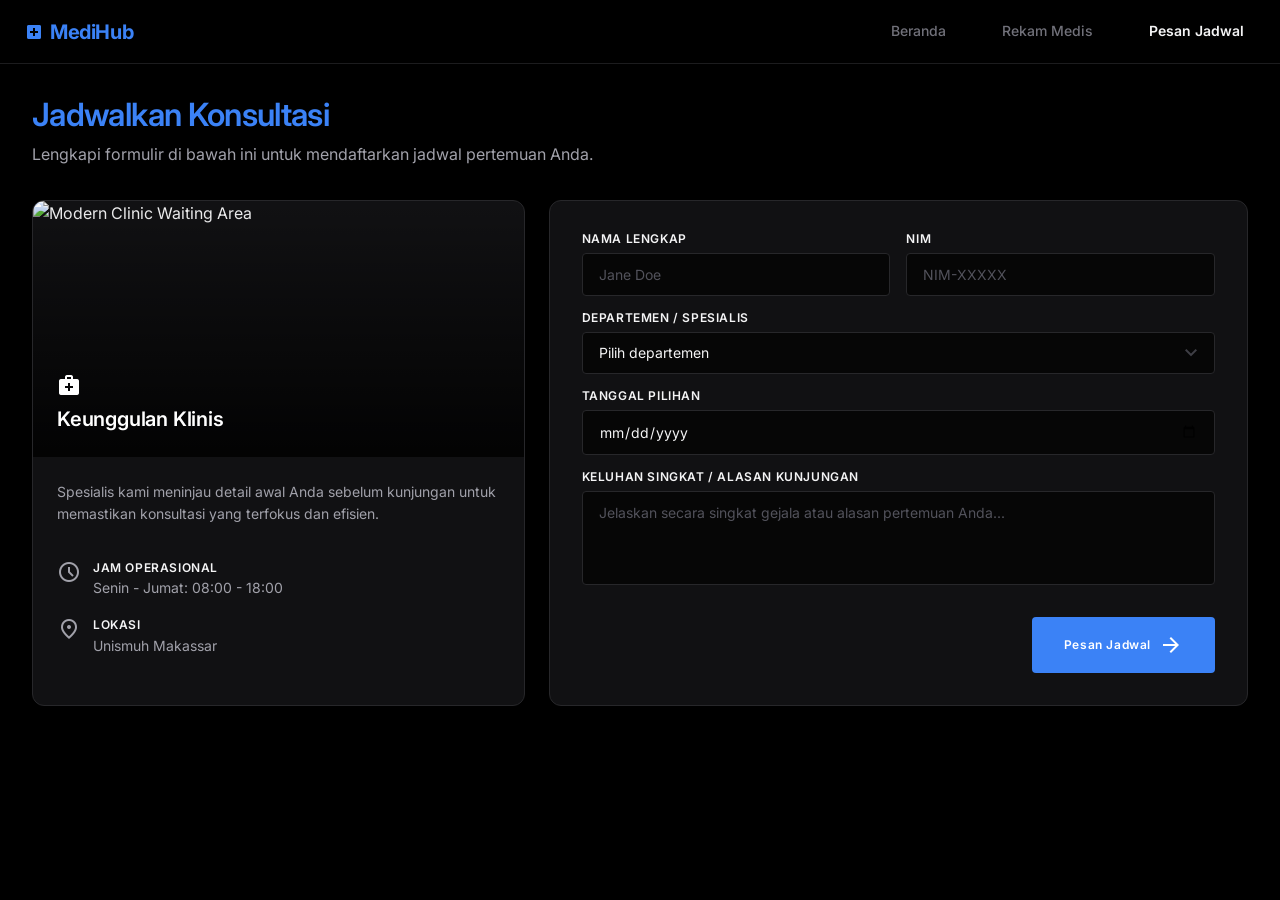
==== booking.html @ 1767fee4 "Update design, dark mode, pagination, and clean JS" ====
<!DOCTYPE html>
<html lang="en">
<head>
    <meta charset="utf-8"/>
    <meta name="viewport" content="width=device-width, initial-scale=1.0"/>
    <title>MediHub - Pesan Jadwal</title>
    <link href="https://fonts.googleapis.com" rel="preconnect"/>
    <link crossorigin="" href="https://fonts.gstatic.com" rel="preconnect"/>
    <link href="https://fonts.googleapis.com/css2?family=Inter:wght@400;500;600;700&display=swap" rel="stylesheet"/>
    <link href="https://fonts.googleapis.com/css2?family=Material+Symbols+Outlined:wght,FILL@100..700,0..1&display=swap" rel="stylesheet"/>
    <link rel="stylesheet" href="style.css"/>
</head>
<body>

<!-- ===== Desktop Navbar ===== -->
<nav class="top-nav">
    <a class="top-nav__brand" href="index.html"><span class="material-symbols-outlined" style="font-size:20px;font-variation-settings:'FILL' 1;">local_hospital</span>MediHub</a>
    <div class="top-nav__links">
        <a class="top-nav__link" href="index.html">Beranda</a>
        <a class="top-nav__link" href="records.html">Rekam Medis</a>
        <a class="top-nav__link top-nav__link--active" href="booking.html">Pesan Jadwal</a>
    </div>
</nav>

<!-- ===== Main Content ===== -->
<main class="container-wide">
    <div style="margin-bottom:32px;">
        <h1 class="t-h1" style="color:var(--primary);">Jadwalkan Konsultasi</h1>
        <p class="t-body-md color-on-sv" style="margin-top:8px;">Lengkapi formulir di bawah ini untuk mendaftarkan jadwal pertemuan Anda.</p>
    </div>

    <!-- Bento Grid -->
    <div class="bento booking-grid">

        <!-- Left: Info Card -->
        <div class="card bento--col-5 info-card">
            <div class="info-card__img-wrap">
                <img class="info-card__img" alt="Modern Clinic Waiting Area" src="https://lh3.googleusercontent.com/aida-public/[base64]"/>
                <div class="info-card__overlay"></div>
                <div class="info-card__overlay-text">
                    <span class="material-symbols-outlined">medical_services</span>
                    <h3 class="t-h3">Keunggulan Klinis</h3>
                </div>
            </div>
            <div class="info-card__body">
                <p>Spesialis kami meninjau detail awal Anda sebelum kunjungan untuk memastikan konsultasi yang terfokus dan efisien.</p>
                <div style="margin-top:32px;">
                    <div class="info-detail">
                        <span class="material-symbols-outlined">schedule</span>
                        <div>
                            <div class="info-detail__title">Jam Operasional</div>
                            <div class="info-detail__text">Senin - Jumat: 08:00 - 18:00</div>
                        </div>
                    </div>
                    <div class="info-detail">
                        <span class="material-symbols-outlined">location_on</span>
                        <div>
                            <div class="info-detail__title">Lokasi</div>
                            <div class="info-detail__text">Unismuh Makassar</div>
                        </div>
                    </div>
                </div>
            </div>
        </div>

        <!-- Right: Form Card -->
        <div class="card bento--col-7 form-card">
            <form id="bookingForm" action="#" method="get">
                <div class="form-row">
                    <div class="form-group">
                        <label for="fullName">Nama Lengkap</label>
                        <input class="form-control" id="fullName" name="fullName" placeholder="Jane Doe" type="text" required/>
                    </div>
                    <div class="form-group">
                        <label for="mrn">NIM</label>
                        <input class="form-control" id="mrn" name="mrn" placeholder="NIM-XXXXX" type="text" required/>
                    </div>
                </div>

                <div class="form-group" style="margin-top:16px;">
                    <label for="specialist">Departemen / Spesialis</label>
                    <div class="select-wrap">
                        <select class="form-control" id="specialist" name="specialist" required>
                            <option disabled="" selected="" value="">Pilih departemen</option>
                            <option value="cardiology">Kardiologi</option>
                            <option value="neurology">Neurologi</option>
                            <option value="orthopedics">Ortopedi</option>
                            <option value="general">Praktik Umum</option>
                        </select>
                        <span class="material-symbols-outlined">expand_more</span>
                    </div>
                </div>

                <div class="form-group" style="margin-top:16px;">
                    <label for="appointmentDate">Tanggal Pilihan</label>
                    <input class="form-control" id="appointmentDate" name="appointmentDate" type="date" required/>
                </div>

                <div class="form-group" style="margin-top:16px;">
                    <label for="complaint">Keluhan Singkat / Alasan Kunjungan</label>
                    <textarea class="form-control" id="complaint" name="complaint" placeholder="Jelaskan secara singkat gejala atau alasan pertemuan Anda..." rows="4" required></textarea>
                </div>

                <div class="form-submit">
                    <button class="btn--submit" type="submit">
                        <span>Pesan Jadwal</span>
                        <span class="material-symbols-outlined">arrow_forward</span>
                    </button>
                </div>
            </form>
        </div>

    </div>
</main>

<!-- ===== Mobile Bottom Nav ===== -->
<nav class="bottom-nav">
    <a class="bottom-nav__link" href="index.html">
        <span class="material-symbols-outlined">home</span>
        <span class="bottom-nav__label">Beranda</span>
    </a>
    <a class="bottom-nav__link" href="records.html">
        <span class="material-symbols-outlined">folder_shared</span>
        <span class="bottom-nav__label">Rekam Medis</span>
    </a>
    <a class="bottom-nav__link bottom-nav__link--active" href="booking.html">
        <span class="material-symbols-outlined" style="font-variation-settings:'FILL' 1;">event</span>
        <span class="bottom-nav__label">Pesan Jadwal</span>
    </a>
</nav>

</body>
</html>
---- style.css ----
/* ============================
   MediHub – Pure CSS Design System (Deep Black)
   ============================ */

/* ---------- Reset ---------- */
*, *::before, *::after { box-sizing: border-box; margin: 0; padding: 0; }
html { -webkit-text-size-adjust: 100%; }
img, svg { display: block; max-width: 100%; }
a { text-decoration: none; color: inherit; }
ul { list-style: none; }
button { cursor: pointer; font-family: inherit; }
input, select, textarea, button { font-family: inherit; font-size: inherit; }
::selection { background: #2563eb; color: #fff; }

/* ---------- Design Tokens ---------- */
:root {
  --primary:               #3b82f6;
  --on-primary:            #ffffff;
  --primary-container:     #1e40af;
  --on-primary-container:  #dbeafe;

  --secondary:             #a1a1aa;
  --on-secondary:          #000;
  --secondary-container:   #27272a;
  --on-secondary-container:#d4d4d8;

  --tertiary:              #f59e0b;
  --tertiary-container:    #92400e;
  --on-tertiary-container: #fde68a;
  --tertiary-fixed:        #fbbf24;
  --tertiary-fixed-dim:    #f59e0b;
  --on-tertiary-fixed:     #451a03;
  --on-tertiary-fixed-variant: #78350f;

  --background:              #000000;
  --on-background:           #f4f4f5;
  --surface:                 #0a0a0a;
  --on-surface:              #f4f4f5;
  --on-surface-variant:      #a1a1aa;
  --surface-variant:         #1c1c1e;
  --surface-dim:             #050505;
  --surface-container-lowest:#060606;
  --surface-container-low:   #0a0a0a;
  --surface-container:       #111113;
  --surface-container-high:  #1c1c1e;
  --surface-container-highest:#27272a;

  --outline:          #3f3f46;
  --outline-variant:  #27272a;
  --error:            #ef4444;
  --on-error:         #fff;
  --error-container:  #450a0a;
  --on-error-container:#fca5a5;

  --inverse-surface:     #f4f4f5;
  --inverse-on-surface:  #000;
  --surface-tint:        #3b82f6;

  --emerald-500:  #10b981;
  --slate-100:    #111113;
  --slate-400:    #71717a;
  --slate-500:    #a1a1aa;

  --sp-base: 4px;
  --sp-xs:   8px;
  --sp-sm:  16px;
  --sp-md:  24px;
  --sp-lg:  32px;
  --sp-xl:  48px;
  --sp-gutter: 20px;

  --r-default: 4px;
  --r-md:  6px;
  --r-lg:  8px;
  --r-xl: 12px;
  --r-full: 9999px;

  --ff: 'Inter', system-ui, -apple-system, sans-serif;
}

/* ---------- Base ---------- */
body {
  background: var(--background);
  color: var(--on-background);
  font-family: var(--ff);
  font-size: 16px;
  line-height: 1.6;
  font-weight: 400;
  -webkit-font-smoothing: antialiased;
  -moz-osx-font-smoothing: grayscale;
  min-height: 100vh;
  padding-top: 80px;
  padding-bottom: 112px;
}
@media (min-width: 768px) {
  body { padding-top: 96px; padding-bottom: 48px; }
}

.material-symbols-outlined {
  font-variation-settings: 'FILL' 0, 'wght' 400, 'GRAD' 0, 'opsz' 24;
}

/* ---------- Typography ---------- */
.t-display { font-size: 48px; line-height: 1.1; letter-spacing: -0.02em; font-weight: 600; }
.t-h1      { font-size: 32px; line-height: 1.2; letter-spacing: -0.02em; font-weight: 600; }
.t-h2      { font-size: 24px; line-height: 1.3; letter-spacing: -0.01em; font-weight: 600; }
.t-h3      { font-size: 20px; line-height: 1.4; letter-spacing: -0.01em; font-weight: 600; }
.t-body-lg { font-size: 18px; line-height: 1.6; font-weight: 400; }
.t-body-md { font-size: 16px; line-height: 1.6; font-weight: 400; }
.t-body-sm { font-size: 14px; line-height: 1.5; font-weight: 400; }
.t-label-md{ font-size: 12px; line-height: 1; letter-spacing: 0.05em; font-weight: 600; }
.t-label-sm{ font-size: 11px; line-height: 1; font-weight: 500; }

/* ---------- Layout ---------- */
.container {
  max-width: 1200px;
  margin: 0 auto;
  padding-left: var(--sp-gutter);
  padding-right: var(--sp-gutter);
  display: flex;
  flex-direction: column;
  gap: var(--sp-md);
}
.container-wide {
  max-width: 1280px;
  margin: 0 auto;
  padding-left: 16px;
  padding-right: 16px;
  width: 100%;
}
@media (min-width: 768px) {
  .container      { padding-left: var(--sp-lg); padding-right: var(--sp-lg); }
  .container-wide { padding-left: var(--sp-lg); padding-right: var(--sp-lg); }
}

/* ---------- Desktop Navbar ---------- */
.top-nav {
  position: fixed; top: 0; left: 0; right: 0;
  height: 64px; z-index: 40;
  background: rgba(0, 0, 0, 0.85);
  backdrop-filter: blur(16px); -webkit-backdrop-filter: blur(16px);
  border-bottom: 1px solid #1c1c1e;
  display: none;
  justify-content: space-between;
  align-items: center;
  padding: 0 24px;
}
@media (min-width: 768px) { .top-nav { display: flex; } }

.top-nav__brand {
  font-size: 1.25rem; font-weight: 700; letter-spacing: -0.02em;
  color: #3b82f6;
  display: flex; align-items: center; gap: 6px;
}
.top-nav__brand:hover { opacity: 0.8; }
.top-nav__links {
  display: flex; gap: 32px;
  font-weight: 500; font-size: 0.875rem;
}
.top-nav__link {
  color: #71717a;
  padding: 8px 12px; border-radius: var(--r-md);
  transition: background-color .2s ease, color .2s ease;
}
.top-nav__link:hover { background: #111113; color: #f4f4f5; }
.top-nav__link--active { color: #f4f4f5; font-weight: 600; }
.top-nav__link--active:hover { background: transparent; }

/* ---------- Mobile Bottom Nav ---------- */
.bottom-nav {
  display: flex;
  position: fixed; bottom: 24px; left: 50%; transform: translateX(-50%);
  z-index: 50;
  align-items: center; justify-content: center; gap: 4px;
  background: rgba(10, 10, 10, 0.95);
  backdrop-filter: blur(16px); -webkit-backdrop-filter: blur(16px);
  border-radius: var(--r-full);
  padding: 8px 16px;
  width: max-content;
  border: 1px solid #1c1c1e;
  box-shadow: 0 10px 30px rgba(0,0,0,0.6);
}
@media (min-width: 768px) { .bottom-nav { display: none; } }

.bottom-nav__link {
  display: flex; align-items: center; gap: 8px;
  padding: 8px 20px;
  color: #71717a;
  border-radius: var(--r-full);
  transition: color .2s ease, background .2s ease, transform .15s ease;
  font-weight: 600; font-size: 0.75rem;
  text-transform: uppercase; letter-spacing: 0.05em;
}
.bottom-nav__link:hover { color: #fff; }
.bottom-nav__link:active { transform: scale(0.9); }
.bottom-nav__link--active { background: rgba(59,130,246,0.2); color: #fff; }
.bottom-nav__label { display: none; }
.bottom-nav__link--active .bottom-nav__label { display: inline; }

/* ---------- Hero Header ---------- */
.hero-header {
  display: flex; flex-direction: column; gap: var(--sp-md);
  margin-bottom: var(--sp-xs);
}
@media (min-width: 768px) {
  .hero-header { flex-direction: row; align-items: flex-end; justify-content: space-between; }
}
.hero-header h1 { color: var(--primary); margin-bottom: 4px; }

.status-badge {
  display: flex; align-items: center; gap: var(--sp-xs);
  background: var(--surface-container);
  border: 1px solid var(--outline-variant);
  border-radius: var(--r-full);
  padding: 8px var(--sp-sm);
  box-shadow: 0 1px 2px rgba(0,0,0,0.3);
  white-space: nowrap;
}
.dot { width: 8px; height: 8px; border-radius: 50%; flex-shrink: 0; }
.dot--green { background: var(--emerald-500); }

/* ---------- Bento Grid ---------- */
.bento {
  display: grid;
  grid-template-columns: 1fr;
  gap: var(--sp-gutter);
}
@media (min-width: 768px) {
  .bento { grid-template-columns: repeat(12, 1fr); }
  .bento--col-4  { grid-column: span 4; }
  .bento--col-5  { grid-column: span 5; }
  .bento--col-7  { grid-column: span 7; }
  .bento--col-8  { grid-column: span 8; }
  .bento--col-12 { grid-column: span 12; }
}

/* ---------- Card ---------- */
.card {
  background: var(--surface-container);
  border: 1px solid var(--outline-variant);
  border-radius: var(--r-xl);
  padding: var(--sp-md);
  display: flex; flex-direction: column;
  transition: border-color .2s ease, box-shadow .2s ease;
}
.card:hover {
  border-color: #3f3f46;
  box-shadow: 0 4px 24px rgba(0,0,0,0.3);
}
.card__header {
  display: flex; justify-content: space-between; align-items: center;
  margin-bottom: var(--sp-md);
}

/* ---------- Vital Stats ---------- */
.vitals-grid {
  display: grid;
  grid-template-columns: repeat(2, 1fr);
  gap: var(--sp-sm);
}
@media (min-width: 640px) { .vitals-grid { grid-template-columns: repeat(4, 1fr); } }

.vital-tile {
  background: var(--surface-container-high);
  padding: var(--sp-sm);
  border-radius: var(--r-lg);
  display: flex; flex-direction: column; gap: 4px;
}
.vital-tile__label {
  display: flex; align-items: center; gap: 4px;
  color: var(--secondary); margin-bottom: 8px;
}
.vital-tile__label .material-symbols-outlined { font-size: 18px; }
.vital-tile__value { display: flex; align-items: baseline; gap: 4px; }
.vital-tile__num  { font-size: 24px; font-weight: 600; line-height: 1.3; color: var(--on-background); }
.vital-tile__unit { font-size: 14px; color: var(--secondary); }

/* ---------- Hours List ---------- */
.hours-list {
  display: flex; flex-direction: column; gap: 12px;
  flex-grow: 1; justify-content: center;
}
.hours-list li {
  display: flex; justify-content: space-between; align-items: center;
  font-size: 14px;
}
.hours-list li:not(:last-child) {
  border-bottom: 1px solid var(--outline-variant);
  padding-bottom: 8px;
}
.hours-list__day  { color: var(--secondary); }
.hours-list__time { color: var(--on-surface); font-weight: 500; }
.hours-list__closed { color: var(--error); font-weight: 500; }

/* ---------- Doctor Cards ---------- */
.doctors-grid {
  display: grid;
  grid-template-columns: 1fr;
  gap: var(--sp-sm);
}
@media (min-width: 640px)  { .doctors-grid { grid-template-columns: repeat(2, 1fr); } }
@media (min-width: 1024px) { .doctors-grid { grid-template-columns: repeat(3, 1fr); } }

.doctor-card {
  display: flex; align-items: center; gap: var(--sp-sm);
  padding: 12px; border-radius: var(--r-lg);
  border: 1px solid var(--outline-variant);
  transition: background-color .2s ease;
}
.doctor-card:hover { background: var(--surface-container-high); }

.doctor-card__avatar {
  width: 48px; height: 48px; border-radius: 50%;
  overflow: hidden; background: var(--surface-container-high);
  flex-shrink: 0;
}
.doctor-card__avatar img { width: 100%; height: 100%; object-fit: cover; }
.doctor-card__name { font-size: 16px; font-weight: 600; color: var(--on-surface); }
.doctor-card__spec { font-size: 14px; color: var(--secondary); }

/* ---------- Buttons ---------- */
.btn {
  display: inline-flex; align-items: center; justify-content: center; gap: 8px;
  border: none; border-radius: var(--r-full);
  font-size: 12px; font-weight: 600;
  letter-spacing: 0.05em; line-height: 1;
  padding: 8px 16px;
  transition: opacity .2s ease, background .2s ease;
  cursor: pointer;
}
.btn--primary { background: var(--primary); color: var(--on-primary); }
.btn--primary:hover { opacity: 0.85; }

.btn--outline {
  background: transparent; color: var(--on-surface);
  border: 1px solid var(--outline-variant);
  border-radius: var(--r-lg);
}
.btn--outline:hover { background: var(--surface-container-high); }

.btn--filled-dark {
  background: var(--primary-container); color: var(--on-primary);
  border-radius: var(--r-lg);
}
.btn--filled-dark:hover { background: var(--primary); }

.btn-link {
  background: none; border: none; padding: 0;
  color: var(--primary); font-size: 11px; font-weight: 500;
  display: inline-flex; align-items: center; gap: 4px;
  transition: opacity .2s ease;
}
.btn-link:hover { opacity: 0.8; }
.btn-link .material-symbols-outlined { font-size: 16px; }

/* ---------- Booking page ---------- */
.booking-body { display: flex; flex-direction: column; }
.booking-main { flex-grow: 1; }
.booking-grid { gap: var(--sp-md); }

.info-card { padding: 0; overflow: hidden; }
.info-card__img-wrap {
  height: 192px; width: 100%; position: relative; overflow: hidden;
}
@media (min-width: 768px) { .info-card__img-wrap { height: 256px; } }
.info-card__img {
  width: 100%; height: 100%; object-fit: cover;
  transition: transform .7s ease;
}
.info-card:hover .info-card__img { transform: scale(1.05); }
.info-card__overlay {
  position: absolute; inset: 0;
  background: linear-gradient(to top, rgba(0,0,0,0.85), transparent);
}
.info-card__overlay-text {
  position: absolute; bottom: 0; left: 0; padding: var(--sp-md); color: #fff;
}
.info-card__overlay-text .material-symbols-outlined {
  font-variation-settings: 'FILL' 1; margin-bottom: var(--sp-xs);
}
.info-card__body { padding: var(--sp-md); flex-grow: 1; }
.info-card__body p { font-size: 14px; color: var(--on-surface-variant); margin-bottom: var(--sp-sm); }

.info-detail { display: flex; align-items: flex-start; gap: 12px; }
.info-detail + .info-detail { margin-top: 16px; }
.info-detail .material-symbols-outlined { color: var(--secondary); margin-top: 2px; }
.info-detail__title { font-size: 12px; font-weight: 600; text-transform: uppercase; letter-spacing: 0.05em; color: var(--on-surface); }
.info-detail__text  { font-size: 14px; color: var(--on-surface-variant); }

/* ---------- Forms ---------- */
.form-card { padding: var(--sp-md); }
@media (min-width: 768px) { .form-card { padding: var(--sp-lg); } }

.form-row {
  display: grid; grid-template-columns: 1fr; gap: var(--sp-sm);
}
@media (min-width: 768px) { .form-row { grid-template-columns: 1fr 1fr; } }

.form-group { display: flex; flex-direction: column; gap: var(--sp-xs); }
.form-group + .form-group { margin-top: 8px; }
.form-row > .form-group + .form-group { margin-top: 0; }

.form-group label {
  font-size: 12px; font-weight: 600; letter-spacing: 0.05em;
  text-transform: uppercase; color: var(--on-surface); line-height: 1;
}
.form-control {
  background: var(--surface-container-lowest);
  border: 1px solid var(--outline-variant);
  border-radius: var(--r-default);
  padding: 12px 16px;
  font-size: 14px; color: var(--on-surface);
  outline: none;
  transition: border-color .2s ease, box-shadow .2s ease;
  width: 100%;
}
.form-control::placeholder { color: #52525b; }
.form-control:focus {
  border-color: var(--primary);
  box-shadow: 0 0 0 1px var(--primary);
}
.form-control--error { border-color: var(--error) !important; }
.form-control--normal { border-color: var(--outline-variant) !important; }
select.form-control { appearance: none; padding-right: 40px; cursor: pointer; }
textarea.form-control { resize: none; }

.select-wrap { position: relative; }
.select-wrap .material-symbols-outlined {
  position: absolute; right: 12px; top: 50%; transform: translateY(-50%);
  color: var(--outline); pointer-events: none;
}

.form-submit { margin-top: var(--sp-lg); display: flex; justify-content: flex-end; }
.btn--submit {
  background: var(--primary); color: var(--on-primary);
  font-size: 12px; font-weight: 600; letter-spacing: 0.05em;
  border: none; border-radius: var(--r-default);
  padding: 16px 32px;
  display: flex; align-items: center; justify-content: center; gap: 8px;
  cursor: pointer; transition: background .2s ease;
  width: 100%;
}
@media (min-width: 768px) { .btn--submit { width: auto; } }
.btn--submit:hover { background: var(--primary-container); }

/* ---------- Tables ---------- */
.table-wrap {
  background: var(--surface-container);
  border: 1px solid var(--outline-variant);
  border-radius: var(--r-xl);
  overflow: hidden;
  box-shadow: 0 4px 16px rgba(0,0,0,0.2);
}
.table-scroll { overflow-x: auto; width: 100%; }
table { width: 100%; border-collapse: collapse; text-align: left; }
thead {
  background: var(--surface-container-high);
  border-bottom: 1px solid var(--outline-variant);
}
th {
  padding: 16px 24px;
  font-size: 12px; font-weight: 600; text-transform: uppercase;
  letter-spacing: 0.05em; color: var(--on-surface-variant);
}
td { padding: 16px 24px; font-size: 14px; }
tbody tr {
  border-bottom: 1px solid var(--outline-variant);
  transition: background .15s ease;
}
tbody tr:nth-child(even) { background: var(--surface-container-lowest); }
tbody tr:nth-child(odd)  { background: var(--surface-container); }
tbody tr:hover { background: var(--surface-container-high); }

.row-action {
  background: none; border: none;
  color: var(--outline); padding: 4px;
  opacity: 0; transition: opacity .15s ease, color .15s ease;
}
tr:hover .row-action { opacity: 1; }
.row-action:hover { color: var(--primary); }

.avatar-circle {
  width: 32px; height: 32px; border-radius: 50%;
  display: flex; align-items: center; justify-content: center;
  font-size: 12px; font-weight: 600; flex-shrink: 0;
}
.avatar-circle--blue { background: var(--secondary-container); color: var(--on-secondary-container); }
.avatar-circle--warm { background: var(--tertiary-container); color: var(--on-tertiary-container); }

/* ---------- Badges ---------- */
.badge {
  display: inline-flex; align-items: center; gap: 6px;
  padding: 4px 10px; border-radius: var(--r-full);
  font-size: 11px; font-weight: 500;
}
.badge--done {
  background: rgba(16,185,129,0.15);
  border: 1px solid rgba(16,185,129,0.3);
  color: #6ee7b7;
}
.badge--done .dot { background: var(--emerald-500); width: 6px; height: 6px; }
.badge--pending {
  background: rgba(245,158,11,0.15);
  border: 1px solid rgba(245,158,11,0.3);
  color: #fbbf24;
}
.badge--pending .dot { background: var(--tertiary); width: 6px; height: 6px; }

/* ---------- Pagination ---------- */
.table-footer {
  padding: 16px 24px;
  background: var(--surface-container);
  border-top: 1px solid var(--outline-variant);
  display: flex; align-items: center; justify-content: space-between;
  flex-wrap: wrap; gap: 16px;
}
.table-footer__info { font-size: 14px; color: var(--on-surface-variant); }
.page-btns { display: flex; gap: 4px; }
.page-btn {
  width: 32px; height: 32px;
  display: flex; align-items: center; justify-content: center;
  border-radius: var(--r-default); border: 1px solid var(--outline-variant);
  background: transparent; color: var(--on-surface-variant);
  font-size: 11px; font-weight: 500;
  transition: background .15s ease; cursor: pointer;
}
.page-btn:hover { background: var(--surface-container-high); }
.page-btn:disabled { opacity: 0.4; cursor: default; }
.page-btn:disabled:hover { background: transparent; }
.page-btn--active {
  background: var(--primary); color: var(--on-primary);
  border-color: var(--primary);
}
.page-btn--active:hover { background: var(--primary); }
.page-btn .material-symbols-outlined { font-size: 18px; }

/* ---------- Records Page Header ---------- */
.records-header {
  display: flex; flex-direction: column; gap: 16px;
  margin-bottom: 32px;
}
@media (min-width: 640px) {
  .records-header { flex-direction: row; justify-content: space-between; align-items: flex-end; }
}
.records-header h1 { margin-bottom: 8px; }
.records-actions { display: flex; gap: 12px; }

/* ---------- Utility helpers ---------- */
.color-primary   { color: var(--primary); }
.color-secondary { color: var(--secondary); }
.color-on-surface{ color: var(--on-surface); }
.color-on-sv     { color: var(--on-surface-variant); }
.color-error     { color: var(--error); }
.fw-500 { font-weight: 500; }
.fw-600 { font-weight: 600; }
.text-right { text-align: right; }
.inline-flex { display: inline-flex; align-items: center; gap: 8px; }
.flex-col { display: flex; flex-direction: column; }
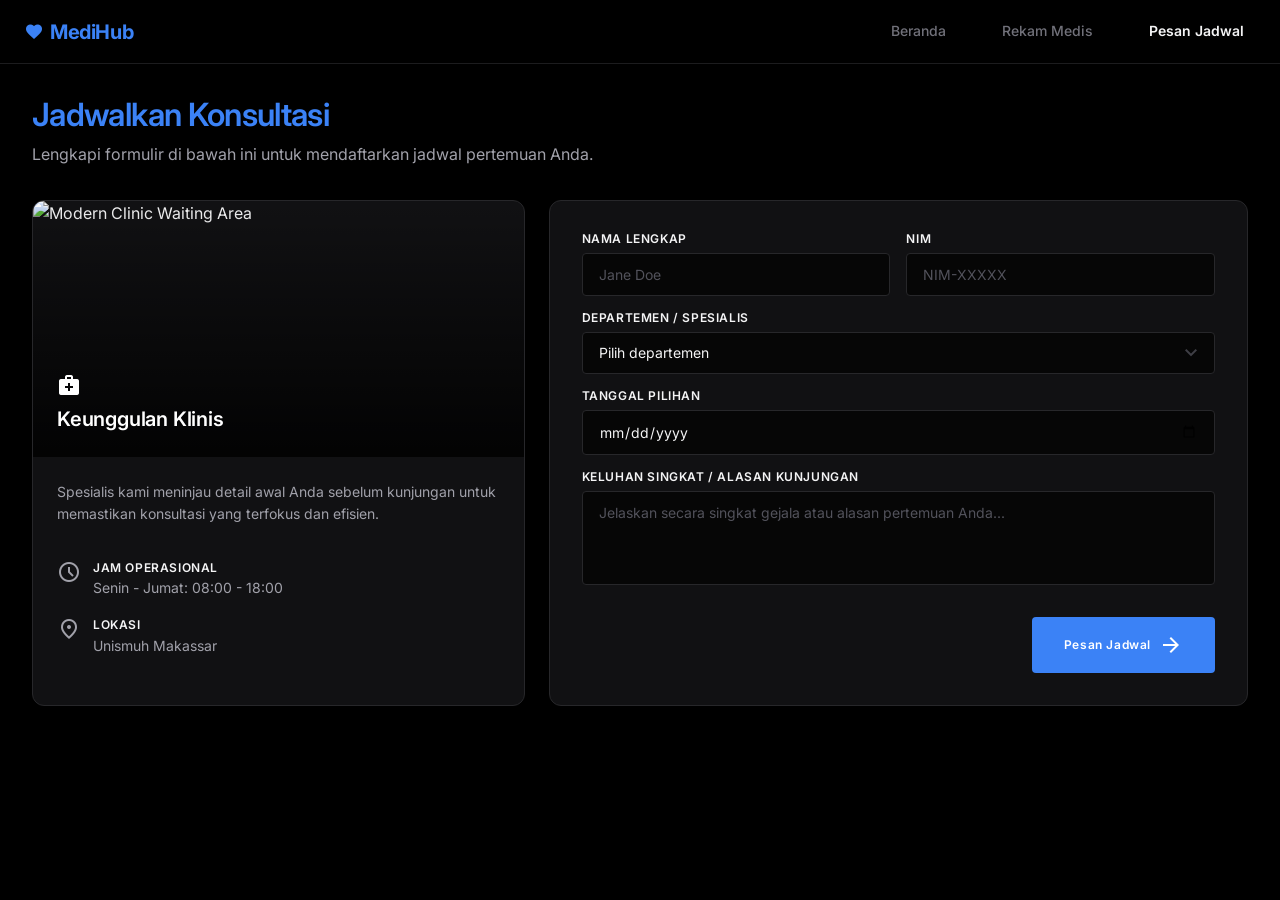
==== commit 5cbeebb9: "Ubah logo hati, bahasa Indonesia, hapus glow, kosongkan records 2 & 3, hapus nav di index" ====
--- a/booking.html
+++ b/booking.html
@@ -14,7 +14,7 @@
 
 <!-- ===== Desktop Navbar ===== -->
 <nav class="top-nav">
-    <a class="top-nav__brand" href="index.html"><span class="material-symbols-outlined" style="font-size:20px;font-variation-settings:'FILL' 1;">local_hospital</span>MediHub</a>
+    <a class="top-nav__brand" href="index.html"><span class="material-symbols-outlined" style="font-size:20px;font-variation-settings:'FILL' 1;">favorite</span>MediHub</a>
     <div class="top-nav__links">
         <a class="top-nav__link" href="index.html">Beranda</a>
         <a class="top-nav__link" href="records.html">Rekam Medis</a>
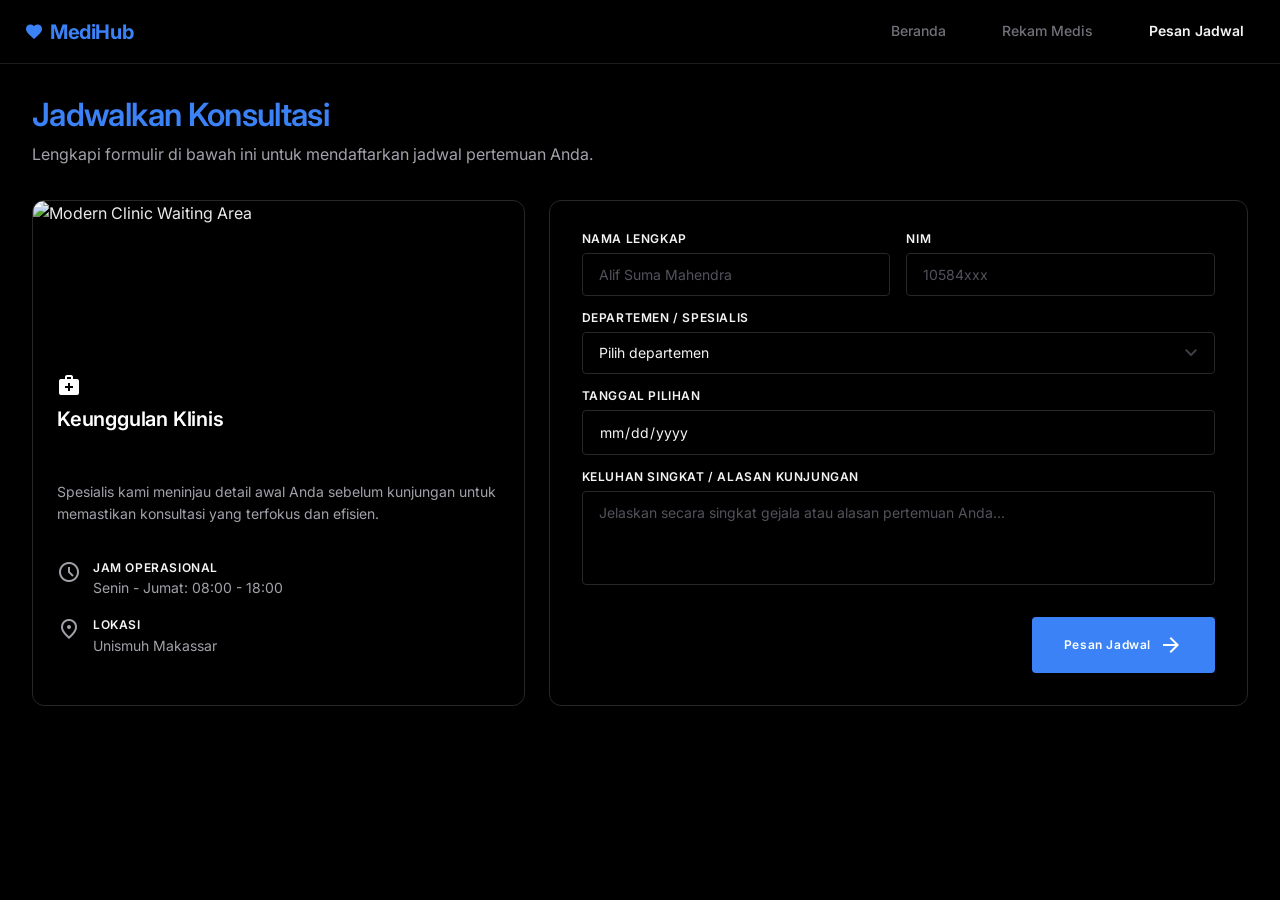
==== commit 112ca8b4: "Update NIMs, year 2026, avatars, and booking placeholders" ====
--- a/booking.html
+++ b/booking.html
@@ -69,11 +69,11 @@
                 <div class="form-row">
                     <div class="form-group">
                         <label for="fullName">Nama Lengkap</label>
-                        <input class="form-control" id="fullName" name="fullName" placeholder="Jane Doe" type="text" required/>
+                        <input class="form-control" id="fullName" name="fullName" placeholder="Alif Suma Mahendra" type="text" required/>
                     </div>
                     <div class="form-group">
                         <label for="mrn">NIM</label>
-                        <input class="form-control" id="mrn" name="mrn" placeholder="NIM-XXXXX" type="text" required/>
+                        <input class="form-control" id="mrn" name="mrn" placeholder="10584xxx" type="text" required/>
                     </div>
                 </div>
 
--- a/style.css
+++ b/style.css
@@ -34,16 +34,16 @@
 
   --background:              #000000;
   --on-background:           #f4f4f5;
-  --surface:                 #0a0a0a;
+  --surface:                 #000000;
   --on-surface:              #f4f4f5;
   --on-surface-variant:      #a1a1aa;
-  --surface-variant:         #1c1c1e;
-  --surface-dim:             #050505;
-  --surface-container-lowest:#060606;
-  --surface-container-low:   #0a0a0a;
-  --surface-container:       #111113;
-  --surface-container-high:  #1c1c1e;
-  --surface-container-highest:#27272a;
+  --surface-variant:         #000000;
+  --surface-dim:             #000000;
+  --surface-container-lowest:#000000;
+  --surface-container-low:   #000000;
+  --surface-container:       #000000;
+  --surface-container-high:  #000000;
+  --surface-container-highest:#0a0a0a;
 
   --outline:          #3f3f46;
   --outline-variant:  #27272a;
